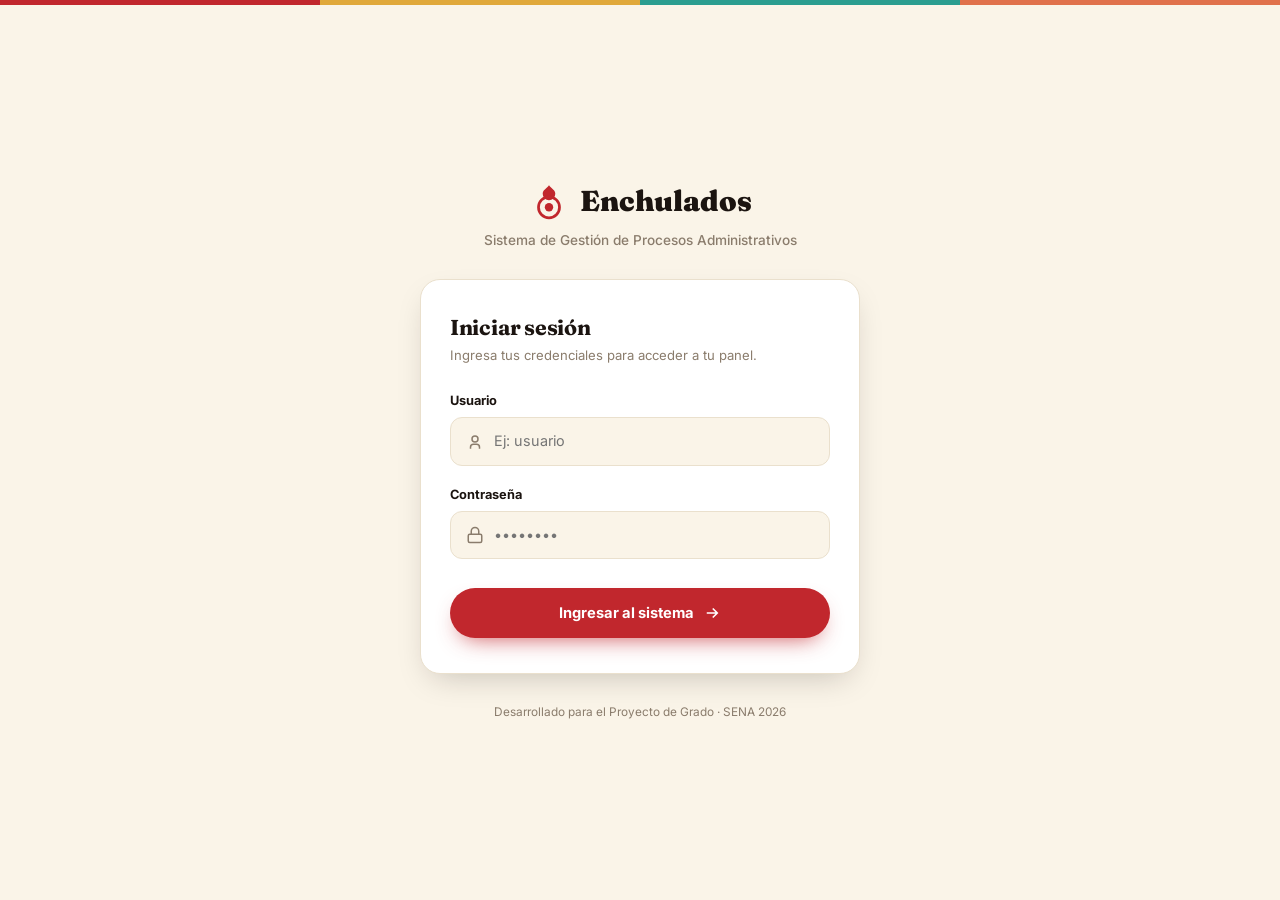
==== index.html @ 60d2780e "Add files via upload" ====
<!DOCTYPE html>
<html lang="es">
<head>
<meta charset="UTF-8">
<meta name="viewport" content="width=device-width, initial-scale=1.0">
<title>Enchulados · Iniciar Sesión</title>
<meta name="theme-color" content="#1B1410">
<link rel="preconnect" href="https://fonts.googleapis.com">
<link rel="preconnect" href="https://fonts.gstatic.com" crossorigin>
<link href="https://fonts.googleapis.com/css2?family=Fraunces:opsz,wght@9..144,600;9..144,700;9..144,900&family=Inter:wght@400;500;600;700&display=swap" rel="stylesheet">
<style>
/* ============================================================
   ENCHULADOS · Módulo de Autenticación y Login
   Adaptable a PC, Tablet y Móvil
   ============================================================ */

/* ---------- RESET ---------- */
*,*::before,*::after{box-sizing:border-box;margin:0;padding:0}
html{-webkit-text-size-adjust:100%;scroll-behavior:smooth}
img,svg{display:block;max-width:100%}
button,input,select,textarea{font:inherit;color:inherit}
button{background:none;border:0;cursor:pointer}
a{color:inherit;text-decoration:none}

/* ---------- TOKENS / PALETA DE COLORES ---------- */
:root{
  --chile:#C1272D;
  --chile-d:#A3202A;
  --maiz:#E0A83A;
  --maiz-d:#8A6516;
  --jade:#2A9D8F;
  --jade-d:#1F7A6E;
  --crema:#FAF4E8;
  --crema-2:#F2E8D5;
  --blanco:#FFFFFF;
  --tinta:#1B1410;
  --tinta-2:#251C16;
  --txt:#4A4038;
  --txt-suave:#8A7C6C;
  --linea:#EAE0CD;
  --radio:20px;
  --sombra:0 12px 32px -12px rgba(27,20,16,.25);
  --fd:"Fraunces",Georgia,serif;
  --fb:"Inter",system-ui,-apple-system,sans-serif;
  --alto-strip:5px;
}

/* ---------- BASE ---------- */
body{
  font-family:var(--fb);
  background:var(--crema);
  color:var(--txt);
  line-height:1.55;
  -webkit-font-smoothing:antialiased;
  min-height:100vh;
  display:flex;
  flex-direction:column;
  justify-content:center;
  align-items:center;
  padding:1.5rem 1rem;
  position:relative;
}

h1,h2,h3{font-family:var(--fd);color:var(--tinta);line-height:1.15;letter-spacing:-.01em}

/* Barra superior decorativa */
.top-strip{
  position:fixed;top:0;left:0;right:0;height:var(--alto-strip);z-index:300;
  background:linear-gradient(90deg,var(--chile) 0 25%,var(--maiz) 25% 50%,var(--jade) 50% 75%,#E0714B 75% 100%);
}

/* ---------- CONTENEDOR PRINCIPAL ---------- */
.login-container{
  width:100%;
  max-width:440px;
  margin:auto;
}

.brand-header{
  text-align:center;
  margin-bottom:1.8rem;
}

.brand-logo{
  display:inline-flex;
  align-items:center;
  justify-content:center;
  gap:.6rem;
  font-family:var(--fd);
  font-weight:900;
  font-size:1.8rem;
  color:var(--tinta);
  margin-bottom:.4rem;
}

.brand-logo .mark{
  width:42px;
  height:42px;
  color:var(--chile);
  flex:none;
}

.brand-subtitle{
  font-size:.85rem;
  color:var(--txt-suave);
  font-weight:500;
}

/* ---------- TARJETA LOGIN ---------- */
.card-login{
  background:var(--blanco);
  border:1px solid var(--linea);
  border-radius:var(--radio);
  box-shadow:var(--sombra);
  padding:2.2rem 1.8rem;
  position:relative;
}

.card-login h2{
  font-size:1.35rem;
  margin-bottom:.3rem;
}

.card-login p.desc{
  font-size:.82rem;
  color:var(--txt-suave);
  margin-bottom:1.6rem;
}

/* ---------- FORMULARIO ---------- */
.form-group{
  display:grid;
  gap:1.2rem;
}

.field{
  display:flex;
  flex-direction:column;
  gap:.4rem;
}

.field label{
  font-size:.8rem;
  font-weight:700;
  color:var(--tinta);
}

.input-wrap{
  position:relative;
  display:flex;
  align-items:center;
}

.input-wrap svg{
  position:absolute;
  left:1rem;
  width:18px;
  height:18px;
  color:var(--txt-suave);
  pointer-events:none;
  transition:.2s;
}

.input-wrap input{
  width:100%;
  border:1px solid var(--linea);
  border-radius:12px;
  padding:.75rem 1rem .75rem 2.7rem;
  font-size:.9rem;
  background:var(--crema);
  outline:0;
  color:var(--tinta);
  transition:.2s;
}

.input-wrap input:focus{
  border-color:var(--chile);
  background:var(--blanco);
  box-shadow:0 0 0 3px rgba(193,39,45,.12);
}

.input-wrap input:focus + svg{
  color:var(--chile);
}

/* Botón Iniciar Sesión */
.btn-login{
  width:100%;
  display:inline-flex;
  align-items:center;
  justify-content:center;
  gap:.6rem;
  padding:.85rem;
  border-radius:100px;
  background:var(--chile);
  color:#fff;
  font-size:.92rem;
  font-weight:700;
  margin-top:.6rem;
  box-shadow:0 10px 22px -10px rgba(193,39,45,.8);
  transition:.2s;
}

.btn-login:hover{
  background:var(--chile-d);
  transform:translateY(-2px);
}

.btn-login svg{
  width:18px;
  height:18px;
}

/* ---------- MENSAJE DE ERROR / ALERTA ---------- */
.alert-box{
  display:none;
  align-items:flex-start;
  gap:.7rem;
  background:rgba(193,39,45,.08);
  border:1px solid rgba(193,39,45,.3);
  border-radius:12px;
  padding:.8rem 1rem;
  margin-bottom:1.2rem;
  font-size:.82rem;
  color:var(--chile-d);
}

.alert-box svg{
  width:18px;
  height:18px;
  flex:none;
  margin-top:2px;
}

.copyright{
  text-align:center;
  margin-top:1.8rem;
  font-size:.74rem;
  color:var(--txt-suave);
}

/* RESPONSIVE */
@media(max-width:480px){
  .card-login{
    padding:1.6rem 1.2rem;
  }
}
</style>
</head>
<body>

<div class="top-strip"></div>

<div class="login-container">
  
  <!-- LOGO E IDENTIDAD -->
  <div class="brand-header">
    <div class="brand-logo">
      <svg class="mark" viewBox="0 0 40 40" aria-hidden="true">
        <path d="M20 5c2.4 3.6 6 4.2 6 8.2a6 6 0 1 1-12 0C14 9.2 17.6 8.6 20 5z" fill="currentColor"/>
        <circle cx="20" cy="26" r="10" fill="none" stroke="currentColor" stroke-width="2.6"/>
        <circle cx="20" cy="26" r="4" fill="currentColor"/>
      </svg>
      <span>Enchulados</span>
    </div>
    <p class="brand-subtitle">Sistema de Gestión de Procesos Administrativos</p>
  </div>

  <!-- TARJETA DEL FORMULARIO -->
  <div class="card-login">
    <h2>Iniciar sesión</h2>
    <p class="desc">Ingresa tus credenciales para acceder a tu panel.</p>

    <!-- Caja de alertas (Errores de credenciales, turnos o bloqueos) -->
    <div class="alert-box" id="alertBox">
      <svg viewBox="0 0 24 24" fill="none" stroke="currentColor" stroke-width="2"><path d="M12 8v5M12 17h.01"/><circle cx="12" cy="12" r="9"/></svg>
      <span id="alertMsg">Usuario o contraseña incorrectos.</span>
    </div>

    <form class="form-group" id="loginForm" onsubmit="validarLogin(event)">
      
      <div class="field">
        <label for="usuario">Usuario</label>
        <div class="input-wrap">
          <input type="text" id="usuario" placeholder="Ej: usuario" required autocomplete="username">
          <svg viewBox="0 0 24 24" fill="none" stroke="currentColor" stroke-width="2"><circle cx="12" cy="8" r="4"/><path d="M6 21v-2a4 4 0 0 1 4-4h4a4 4 0 0 1 4 4v2"/></svg>
        </div>
      </div>

      <div class="field">
        <label for="password">Contraseña</label>
        <div class="input-wrap">
          <input type="password" id="password" placeholder="••••••••" required autocomplete="current-password">
          <svg viewBox="0 0 24 24" fill="none" stroke="currentColor" stroke-width="2"><rect x="3" y="11" width="18" height="11" rx="2" ry="2"/><path d="M7 11V7a5 5 0 0 1 10 0v4"/></svg>
        </div>
      </div>

      <button type="submit" class="btn-login">
        Ingresar al sistema
        <svg viewBox="0 0 24 24" fill="none" stroke="currentColor" stroke-width="2.2"><path d="M5 12h14M13 6l6 6-6 6"/></svg>
      </button>

    </form>
  </div>

  <p class="copyright">Desarrollado para el Proyecto de Grado · SENA 2026</p>

</div>

<script>
/* ============================================================
   LÓGICA DE USUARIOS, TURNOS Y PERSISTENCIA (localStorage)
   ============================================================ */

const USUARIOS_BASE = [
  {
    nombre: 'Enchulados Admin',
    usuario: 'admin',
    clave: '1234',
    rol: 'Administrador',
    turnoInicio: '00:00',
    turnoFin: '23:59',
    activo: true
  },
  {
    nombre: 'Gisella Pardo',
    usuario: 'gisella',
    clave: '1234',
    rol: 'Cajera',
    turnoInicio: '14:00',
    turnoFin: '22:00',
    activo: true
  },
  {
    nombre: 'Dayana García',
    usuario: 'dayana',
    clave: '1234',
    rol: 'Mesera',
    turnoInicio: '08:00',
    turnoFin: '21:00',
    activo: true
  },
  {
    nombre: 'Sharon González',
    usuario: 'sharon',
    clave: '1234',
    rol: 'Administradora',
    turnoInicio: '00:00',
    turnoFin: '23:59',
    activo: true
  },
  {
    nombre: 'Carlos Rojas',
    usuario: 'carlos',
    clave: '1234',
    rol: 'Repartidor',
    turnoInicio: '18:00',
    turnoFin: '23:00',
    activo: false
  }
];

if (!localStorage.getItem('enchulados_usuarios')) {
  localStorage.setItem('enchulados_usuarios', JSON.stringify(USUARIOS_BASE));
}

function mostrarError(mensaje) {
  const box = document.getElementById('alertBox');
  const msg = document.getElementById('alertMsg');
  msg.textContent = mensaje;
  box.style.display = 'flex';
}

function ocultarError() {
  document.getElementById('alertBox').style.display = 'none';
}

function validarLogin(e) {
  e.preventDefault();
  ocultarError();

  const userIn = document.getElementById('usuario').value.trim().toLowerCase();
  const passIn = document.getElementById('password').value.trim();

  const listaUsuarios = JSON.parse(localStorage.getItem('enchulados_usuarios')) || USUARIOS_BASE;

  const usuarioEncontrado = listaUsuarios.find(u => u.usuario.toLowerCase() === userIn && u.clave === passIn);

  if (!usuarioEncontrado) {
    mostrarError('Usuario o contraseña incorrectos.');
    return;
  }

  if (!usuarioEncontrado.activo) {
    mostrarError('Acceso deshabilitado. Consulta con administración.');
    return;
  }

  if (usuarioEncontrado.rol !== 'Administrador' && usuarioEncontrado.rol !== 'Administradora') {
    const ahora = new Date();
    const horaActual = ahora.getHours().toString().padStart(2, '0') + ':' + ahora.getMinutes().toString().padStart(2, '0');
    
    const inicio = usuarioEncontrado.turnoInicio;
    const fin = usuarioEncontrado.turnoFin;

    if (horaActual < inicio || horaActual > fin) {
      mostrarError(`Fuera de turno laboral. Tu horario asignado es de ${inicio} a ${fin}.`);
      return;
    }
  }

  localStorage.setItem('enchulados_sesion', JSON.stringify({
    nombre: usuarioEncontrado.nombre,
    usuario: usuarioEncontrado.usuario,
    rol: usuarioEncontrado.rol,
    fechaIngreso: new Date().toISOString()
  }));

  // REDIRECCIÓN SEGÚN EL ROL
  const rol = usuarioEncontrado.rol;
  if (rol === 'Administrador' || rol === 'Administradora') {
    window.location.href = 'panel.html';
  } else if (rol === 'Mesera' || rol === 'Mesero') {
    window.location.href = 'mesera.html';
  } else if (rol === 'Cajera' || rol === 'Cajero') {
    window.location.href = 'caja.html';
  } else if (rol === 'Repartidor' || rol === 'Domiciliario') {
    window.location.href = 'repartidor.html';
  } else {
    window.location.href = 'panel.html';
  }
}
</script>
</body>
</html>
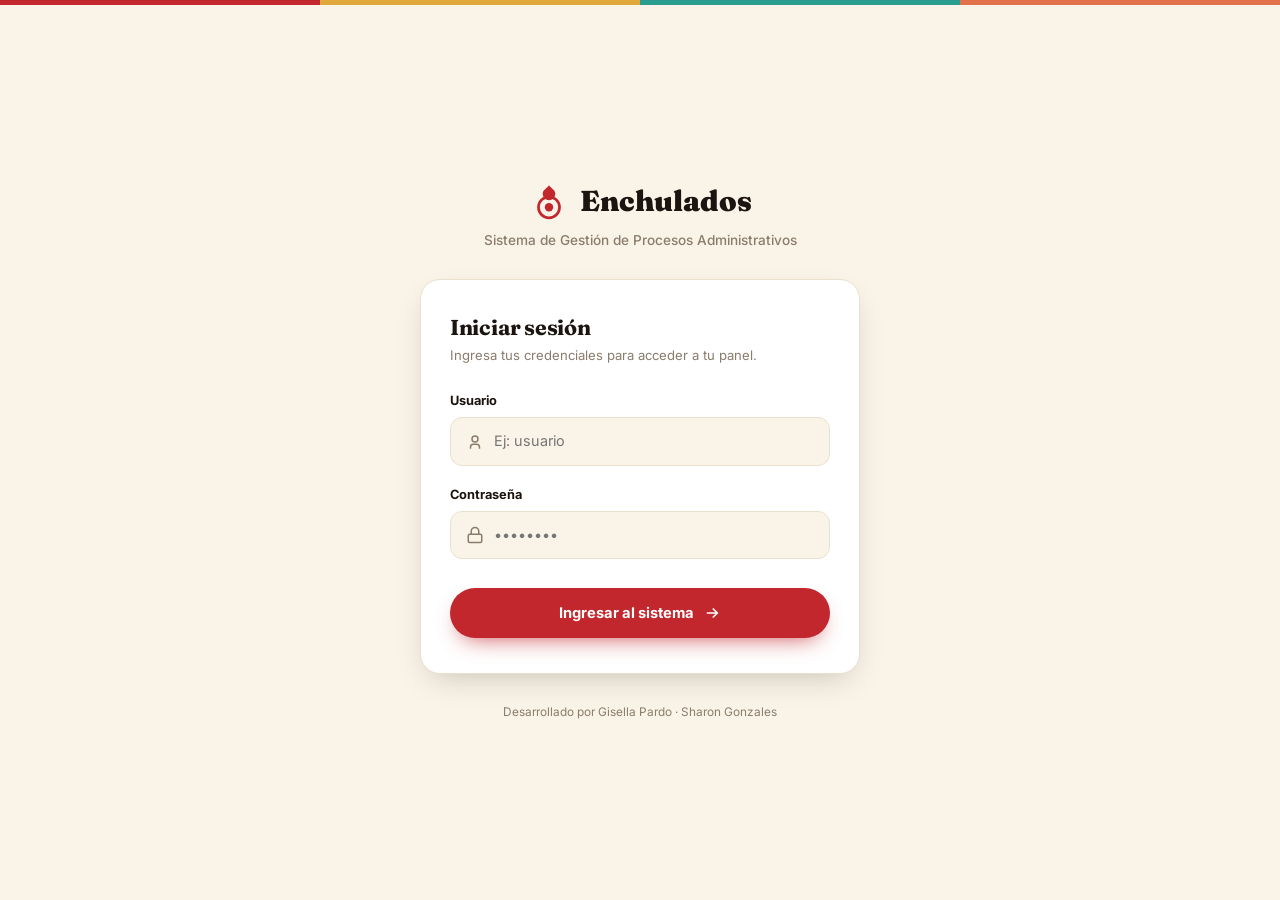
==== commit d9a084e6: "Refactor index.html for improved structure" ====
--- a/index.html
+++ b/index.html
@@ -303,7 +303,7 @@
     </form>
   </div>
 
-  <p class="copyright">Desarrollado para el Proyecto de Grado · SENA 2026</p>
+  <p class="copyright">Desarrollado por Gisella Pardo · Sharon Gonzales </p>
 
 </div>
 
@@ -432,4 +432,4 @@
 }
 </script>
 </body>
-</html>+</html>
